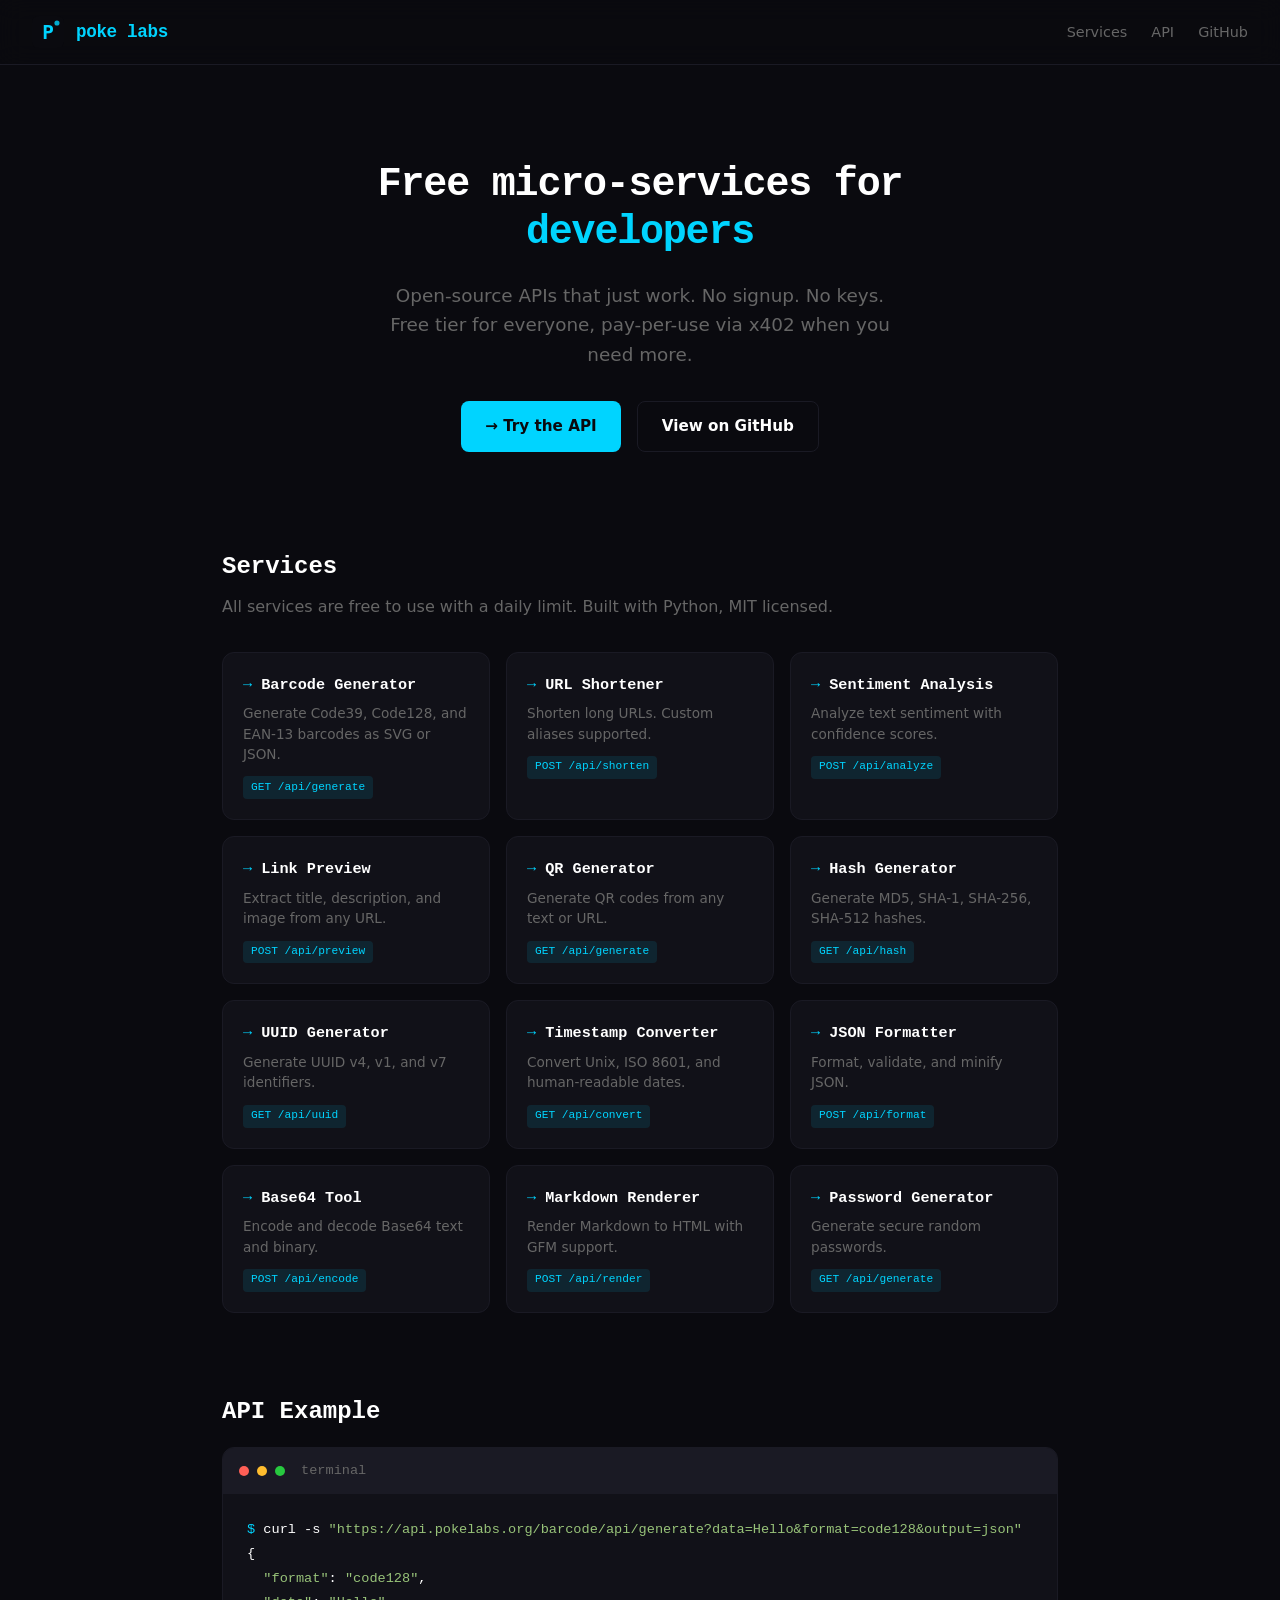
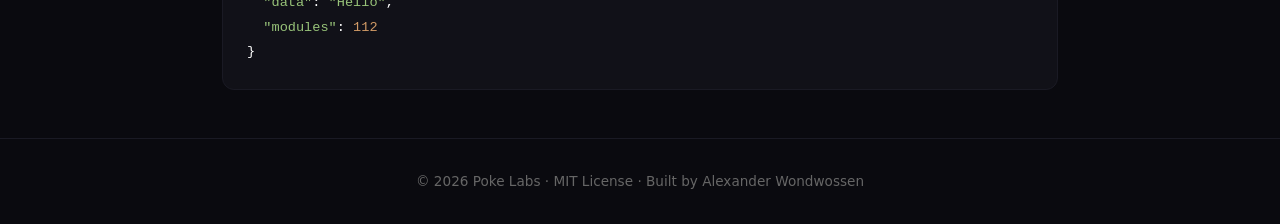
==== index.html @ 86e2a3b3 "feat: add landing page for pokelabs.org Full responsive landing page with: - Hero section with CTA b" ====
<!DOCTYPE html>
<html lang="en">
<head>
<meta charset="UTF-8">
<meta name="viewport" content="width=device-width, initial-scale=1.0">
<title>Poke Labs — Open Micro-Services for Developers</title>
<meta name="description" content="Poke Labs builds free, open-source micro-services for developers. Barcode generation, URL shortening, sentiment analysis, and more.">
<meta property="og:title" content="Poke Labs">
<meta property="og:description" content="Free open-source micro-services for developers">
<meta property="og:image" content="og-banner.svg">
<link rel="icon" type="image/svg+xml" href="logo.svg">
<style>
:root{--primary:#00d4ff;--bg:#0a0a0f;--surface:#111118;--text:#fff;--muted:#666;--border:#1a1a24;--glow:rgba(0,212,255,.15)}
*{margin:0;padding:0;box-sizing:border-box}
body{font-family:-apple-system,BlinkMacSystemFont,'Segoe UI',system-ui,sans-serif;background:var(--bg);color:var(--text);line-height:1.6;-webkit-font-smoothing:antialiased}
a{color:var(--primary);text-decoration:none}
a:hover{text-decoration:underline}
header{border-bottom:1px solid var(--border);padding:1rem 2rem;display:flex;align-items:center;justify-content:space-between;position:sticky;top:0;background:rgba(10,10,15,.9);backdrop-filter:blur(12px);z-index:100}
.logo{display:flex;align-items:center;gap:.75rem}
.logo img{width:32px;height:32px}
.logo span{font-family:'JetBrains Mono','Fira Code',monospace;font-weight:700;font-size:1.1rem;letter-spacing:-.02em}
.logo span em{font-style:normal;color:var(--primary)}
nav a{margin-left:1.5rem;font-size:.9rem;color:var(--muted)}
nav a:hover{color:var(--text);text-decoration:none}
.hero{text-align:center;padding:6rem 2rem 4rem;max-width:700px;margin:0 auto}
.hero h1{font-family:'JetBrains Mono','Fira Code',monospace;font-size:2.5rem;font-weight:800;line-height:1.2;margin-bottom:1.5rem;letter-spacing:-.03em}
.hero h1 em{font-style:normal;color:var(--primary)}
.hero p{font-size:1.15rem;color:var(--muted);margin-bottom:2rem;max-width:500px;margin-left:auto;margin-right:auto}
.cta{display:flex;gap:1rem;justify-content:center;flex-wrap:wrap}
.btn{display:inline-flex;align-items:center;gap:.5rem;padding:.75rem 1.5rem;border-radius:8px;font-weight:600;font-size:.95rem;transition:all .2s;cursor:pointer}
.btn-primary{background:var(--primary);color:var(--bg);border:none}
.btn-primary:hover{background:#33ddff;text-decoration:none;transform:translateY(-1px)}
.btn-ghost{background:transparent;color:var(--text);border:1px solid var(--border)}
.btn-ghost:hover{border-color:var(--primary);text-decoration:none}
.services{max-width:900px;margin:0 auto;padding:2rem}
.services h2{font-family:'JetBrains Mono',monospace;font-size:1.5rem;margin-bottom:.5rem}
.services>p{color:var(--muted);margin-bottom:2rem}
.grid{display:grid;grid-template-columns:repeat(auto-fill,minmax(260px,1fr));gap:1rem}
.card{background:var(--surface);border:1px solid var(--border);border-radius:12px;padding:1.25rem;transition:all .2s}
.card:hover{border-color:var(--primary);box-shadow:0 0 30px var(--glow);transform:translateY(-2px)}
.card h3{font-family:'JetBrains Mono',monospace;font-size:.95rem;margin-bottom:.4rem}
.card h3 span{color:var(--primary)}
.card p{font-size:.85rem;color:var(--muted);line-height:1.5}
.card .method{display:inline-block;font-family:'JetBrains Mono',monospace;font-size:.7rem;background:rgba(0,212,255,.1);color:var(--primary);padding:.15rem .5rem;border-radius:4px;margin-top:.75rem}
.demo{max-width:900px;margin:0 auto;padding:3rem 2rem}
.demo h2{font-family:'JetBrains Mono',monospace;font-size:1.5rem;margin-bottom:1rem}
.demo-box{background:var(--surface);border:1px solid var(--border);border-radius:12px;overflow:hidden}
.demo-bar{background:var(--border);padding:.75rem 1rem;font-family:'JetBrains Mono',monospace;font-size:.85rem;display:flex;align-items:center;gap:.5rem}
.dot{width:10px;height:10px;border-radius:50%}
.red{background:#ff5f56}.yellow{background:#ffbd2e}.green{background:#27c93f}
.demo-body{padding:1.5rem}
.demo-body pre{font-family:'JetBrains Mono',monospace;font-size:.85rem;line-height:1.8;overflow-x:auto}
.kwd{color:var(--primary)}.str{color:#98c379}.num{color:#d19a66}
footer{border-top:1px solid var(--border);padding:2rem;text-align:center;color:var(--muted);font-size:.85rem}
footer a{color:var(--muted)}
footer a:hover{color:var(--primary)}
@media(max-width:600px){.hero h1{font-size:1.75rem}.hero{padding:3rem 1.5rem 2rem}header{padding:.75rem 1rem}nav a{margin-left:1rem;font-size:.8rem}}
</style>
</head>
<body>
<header>
  <a href="/" class="logo"><img src="logo.svg" alt=""><span>poke <em>labs</em></span></a>
  <nav><a href="#services">Services</a><a href="#api">API</a><a href="https://github.com/pokelabshq">GitHub</a></nav>
</header>
<section class="hero">
  <h1>Free micro-services for <em>developers</em></h1>
  <p>Open-source APIs that just work. No signup. No keys. Free tier for everyone, pay-per-use via x402 when you need more.</p>
  <div class="cta">
    <a href="#api" class="btn btn-primary">→ Try the API</a>
    <a href="https://github.com/pokelabshq/council" class="btn btn-ghost">View on GitHub</a>
  </div>
</section>
<section id="services" class="services">
  <h2>Services</h2>
  <p>All services are free to use with a daily limit. Built with Python, MIT licensed.</p>
  <div class="grid">
    <div class="card"><h3><span>→</span> Barcode Generator</h3><p>Generate Code39, Code128, and EAN-13 barcodes as SVG or JSON.</p><span class="method">GET /api/generate</span></div>
    <div class="card"><h3><span>→</span> URL Shortener</h3><p>Shorten long URLs. Custom aliases supported.</p><span class="method">POST /api/shorten</span></div>
    <div class="card"><h3><span>→</span> Sentiment Analysis</h3><p>Analyze text sentiment with confidence scores.</p><span class="method">POST /api/analyze</span></div>
    <div class="card"><h3><span>→</span> Link Preview</h3><p>Extract title, description, and image from any URL.</p><span class="method">POST /api/preview</span></div>
    <div class="card"><h3><span>→</span> QR Generator</h3><p>Generate QR codes from any text or URL.</p><span class="method">GET /api/generate</span></div>
    <div class="card"><h3><span>→</span> Hash Generator</h3><p>Generate MD5, SHA-1, SHA-256, SHA-512 hashes.</p><span class="method">GET /api/hash</span></div>
    <div class="card"><h3><span>→</span> UUID Generator</h3><p>Generate UUID v4, v1, and v7 identifiers.</p><span class="method">GET /api/uuid</span></div>
    <div class="card"><h3><span>→</span> Timestamp Converter</h3><p>Convert Unix, ISO 8601, and human-readable dates.</p><span class="method">GET /api/convert</span></div>
    <div class="card"><h3><span>→</span> JSON Formatter</h3><p>Format, validate, and minify JSON.</p><span class="method">POST /api/format</span></div>
    <div class="card"><h3><span>→</span> Base64 Tool</h3><p>Encode and decode Base64 text and binary.</p><span class="method">POST /api/encode</span></div>
    <div class="card"><h3><span>→</span> Markdown Renderer</h3><p>Render Markdown to HTML with GFM support.</p><span class="method">POST /api/render</span></div>
    <div class="card"><h3><span>→</span> Password Generator</h3><p>Generate secure random passwords.</p><span class="method">GET /api/generate</span></div>
  </div>
</section>
<section id="api" class="demo">
  <h2>API Example</h2>
  <div class="demo-box">
    <div class="demo-bar"><span class="dot red"></span><span class="dot yellow"></span><span class="dot green"></span><span style="margin-left:.5rem;color:var(--muted)">terminal</span></div>
    <div class="demo-body"><pre><span class="kwd">$</span> curl -s <span class="str">"https://api.pokelabs.org/barcode/api/generate?data=Hello&format=code128&output=json"</span> | jq .
{
  <span class="str">"format"</span>: <span class="str">"code128"</span>,
  <span class="str">"data"</span>: <span class="str">"Hello"</span>,
  <span class="str">"modules"</span>: <span class="num">112</span>
}</pre></div>
  </div>
</section>
<footer>
  <p>© 2026 <a href="/">Poke Labs</a> · MIT License · Built by <a href="https://github.com/TheAlxLabs">Alexander Wondwossen</a></p>
</footer>
</body>
</html>
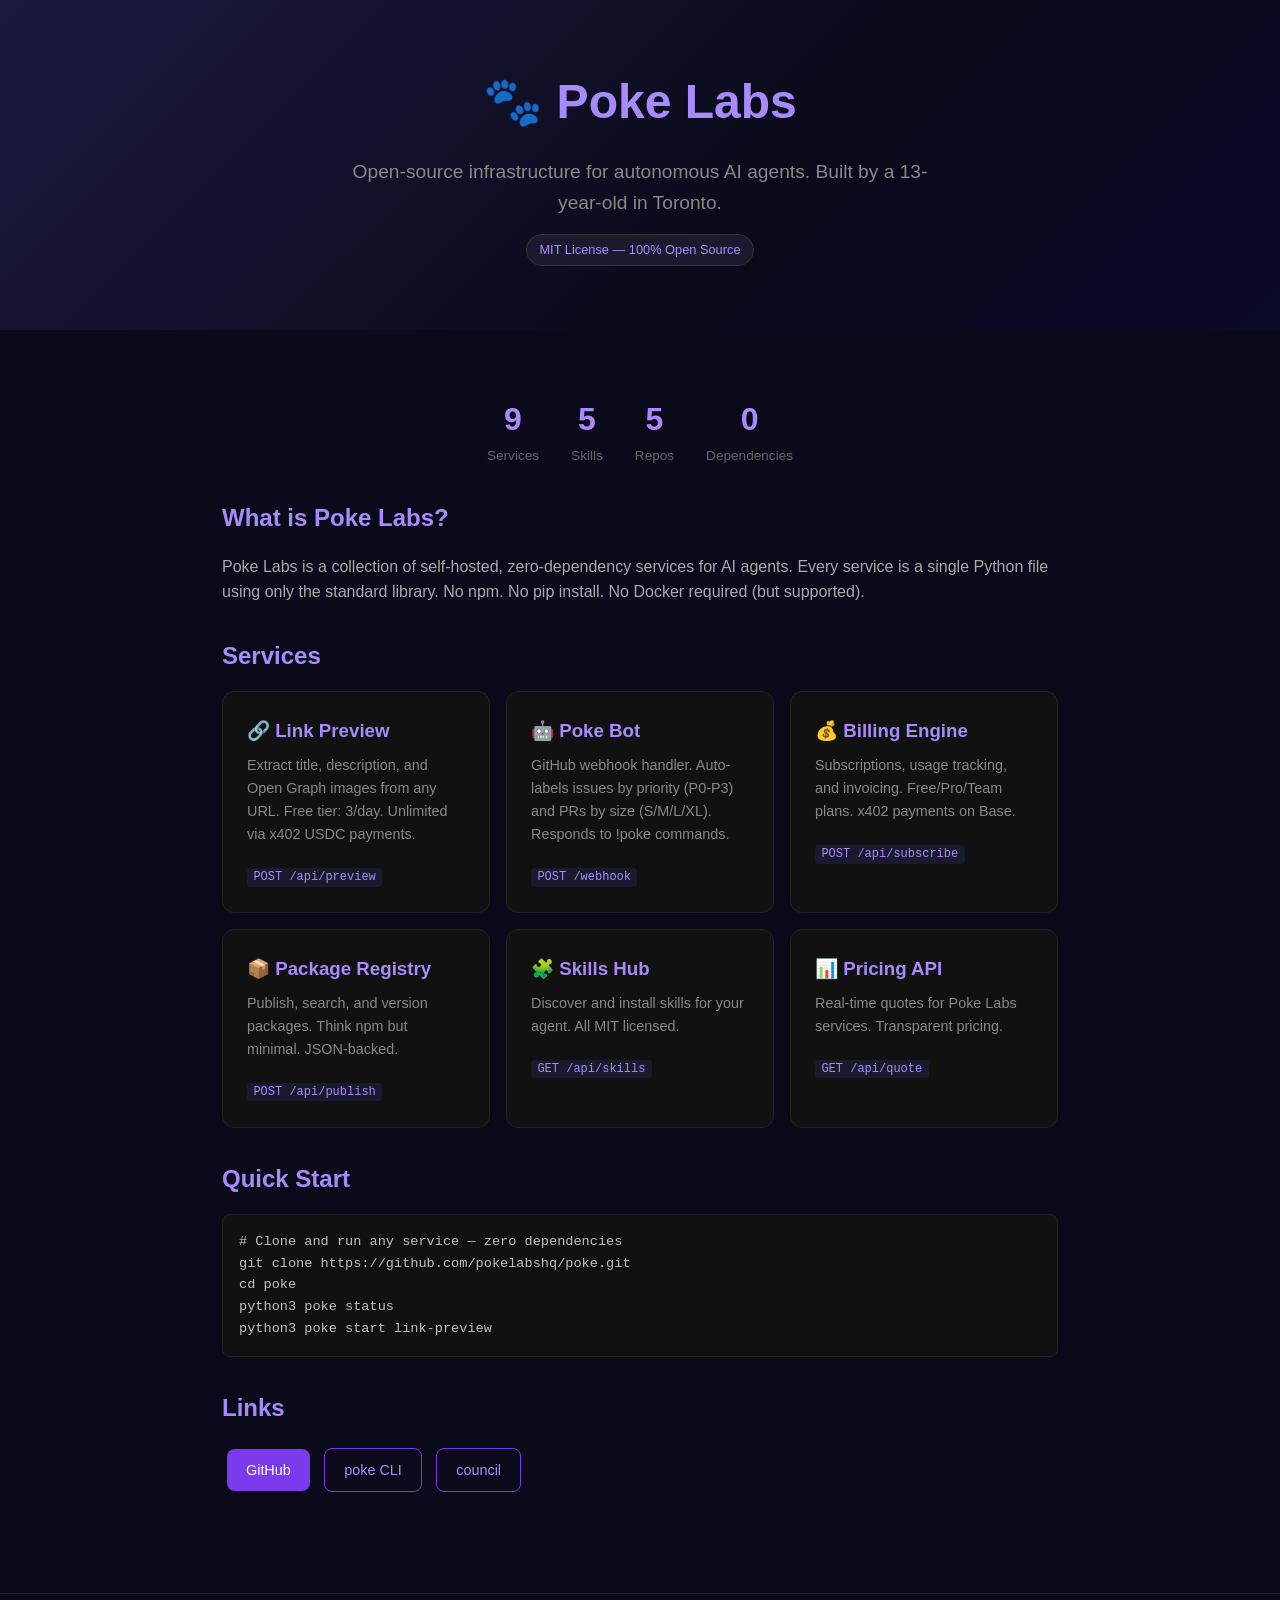
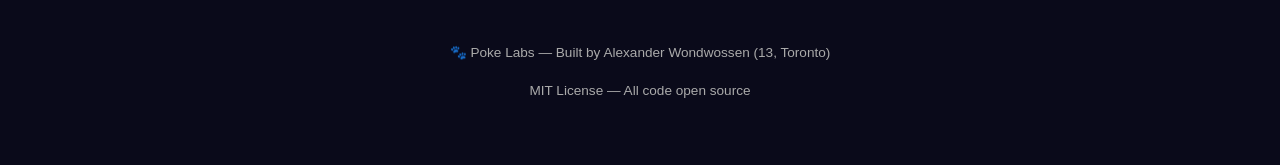
==== commit bc6dc0b1: "feat: add landing page to brand repo for GitHub Pages" ====
--- a/index.html
+++ b/index.html
@@ -3,105 +3,73 @@
 <head>
 <meta charset="UTF-8">
 <meta name="viewport" content="width=device-width, initial-scale=1.0">
-<title>Poke Labs — Open Micro-Services for Developers</title>
-<meta name="description" content="Poke Labs builds free, open-source micro-services for developers. Barcode generation, URL shortening, sentiment analysis, and more.">
-<meta property="og:title" content="Poke Labs">
-<meta property="og:description" content="Free open-source micro-services for developers">
-<meta property="og:image" content="og-banner.svg">
-<link rel="icon" type="image/svg+xml" href="logo.svg">
+<title>Poke Labs — AI Agent Infrastructure</title>
 <style>
-:root{--primary:#00d4ff;--bg:#0a0a0f;--surface:#111118;--text:#fff;--muted:#666;--border:#1a1a24;--glow:rgba(0,212,255,.15)}
-*{margin:0;padding:0;box-sizing:border-box}
-body{font-family:-apple-system,BlinkMacSystemFont,'Segoe UI',system-ui,sans-serif;background:var(--bg);color:var(--text);line-height:1.6;-webkit-font-smoothing:antialiased}
-a{color:var(--primary);text-decoration:none}
-a:hover{text-decoration:underline}
-header{border-bottom:1px solid var(--border);padding:1rem 2rem;display:flex;align-items:center;justify-content:space-between;position:sticky;top:0;background:rgba(10,10,15,.9);backdrop-filter:blur(12px);z-index:100}
-.logo{display:flex;align-items:center;gap:.75rem}
-.logo img{width:32px;height:32px}
-.logo span{font-family:'JetBrains Mono','Fira Code',monospace;font-weight:700;font-size:1.1rem;letter-spacing:-.02em}
-.logo span em{font-style:normal;color:var(--primary)}
-nav a{margin-left:1.5rem;font-size:.9rem;color:var(--muted)}
-nav a:hover{color:var(--text);text-decoration:none}
-.hero{text-align:center;padding:6rem 2rem 4rem;max-width:700px;margin:0 auto}
-.hero h1{font-family:'JetBrains Mono','Fira Code',monospace;font-size:2.5rem;font-weight:800;line-height:1.2;margin-bottom:1.5rem;letter-spacing:-.03em}
-.hero h1 em{font-style:normal;color:var(--primary)}
-.hero p{font-size:1.15rem;color:var(--muted);margin-bottom:2rem;max-width:500px;margin-left:auto;margin-right:auto}
-.cta{display:flex;gap:1rem;justify-content:center;flex-wrap:wrap}
-.btn{display:inline-flex;align-items:center;gap:.5rem;padding:.75rem 1.5rem;border-radius:8px;font-weight:600;font-size:.95rem;transition:all .2s;cursor:pointer}
-.btn-primary{background:var(--primary);color:var(--bg);border:none}
-.btn-primary:hover{background:#33ddff;text-decoration:none;transform:translateY(-1px)}
-.btn-ghost{background:transparent;color:var(--text);border:1px solid var(--border)}
-.btn-ghost:hover{border-color:var(--primary);text-decoration:none}
-.services{max-width:900px;margin:0 auto;padding:2rem}
-.services h2{font-family:'JetBrains Mono',monospace;font-size:1.5rem;margin-bottom:.5rem}
-.services>p{color:var(--muted);margin-bottom:2rem}
-.grid{display:grid;grid-template-columns:repeat(auto-fill,minmax(260px,1fr));gap:1rem}
-.card{background:var(--surface);border:1px solid var(--border);border-radius:12px;padding:1.25rem;transition:all .2s}
-.card:hover{border-color:var(--primary);box-shadow:0 0 30px var(--glow);transform:translateY(-2px)}
-.card h3{font-family:'JetBrains Mono',monospace;font-size:.95rem;margin-bottom:.4rem}
-.card h3 span{color:var(--primary)}
-.card p{font-size:.85rem;color:var(--muted);line-height:1.5}
-.card .method{display:inline-block;font-family:'JetBrains Mono',monospace;font-size:.7rem;background:rgba(0,212,255,.1);color:var(--primary);padding:.15rem .5rem;border-radius:4px;margin-top:.75rem}
-.demo{max-width:900px;margin:0 auto;padding:3rem 2rem}
-.demo h2{font-family:'JetBrains Mono',monospace;font-size:1.5rem;margin-bottom:1rem}
-.demo-box{background:var(--surface);border:1px solid var(--border);border-radius:12px;overflow:hidden}
-.demo-bar{background:var(--border);padding:.75rem 1rem;font-family:'JetBrains Mono',monospace;font-size:.85rem;display:flex;align-items:center;gap:.5rem}
-.dot{width:10px;height:10px;border-radius:50%}
-.red{background:#ff5f56}.yellow{background:#ffbd2e}.green{background:#27c93f}
-.demo-body{padding:1.5rem}
-.demo-body pre{font-family:'JetBrains Mono',monospace;font-size:.85rem;line-height:1.8;overflow-x:auto}
-.kwd{color:var(--primary)}.str{color:#98c379}.num{color:#d19a66}
-footer{border-top:1px solid var(--border);padding:2rem;text-align:center;color:var(--muted);font-size:.85rem}
-footer a{color:var(--muted)}
-footer a:hover{color:var(--primary)}
-@media(max-width:600px){.hero h1{font-size:1.75rem}.hero{padding:3rem 1.5rem 2rem}header{padding:.75rem 1rem}nav a{margin-left:1rem;font-size:.8rem}}
+*{box-sizing:border-box;margin:0;padding:0}
+body{font-family:-apple-system,BlinkMacSystemFont,'Segoe UI',Roboto,sans-serif;background:#0a0a1a;color:#e0e0e0;line-height:1.6}
+.hero{background:linear-gradient(135deg,#1a1a3e 0%,#0a0a1a 60%,#0a0a2a 100%);padding:4rem 2rem;text-align:center}
+.hero h1{font-size:3rem;color:#a78bfa;margin-bottom:1rem}
+.hero p{font-size:1.2rem;color:#888;max-width:600px;margin:0 auto}
+.hero .badge{display:inline-block;background:#1a1a2e;border:1px solid #333;padding:.3rem .8rem;border-radius:20px;font-size:.8rem;color:#a78bfa;margin-top:1rem}
+.container{max-width:900px;margin:0 auto;padding:2rem}
+h2{color:#a78bfa;margin:2rem 0 1rem;font-size:1.5rem}
+p{color:#aaa;margin-bottom:1rem}
+.grid{display:grid;grid-template-columns:repeat(auto-fit,minmax(250px,1fr));gap:1rem;margin:1rem 0}
+.card{background:#111;border:1px solid #222;border-radius:12px;padding:1.5rem}
+.card h3{color:#a78bfa;margin-bottom:.5rem}
+.card p{color:#888;font-size:.9rem}
+.card code{font-size:.75rem;background:#1a1a2e;padding:.15rem .4rem;border-radius:4px;color:#a78bfa}
+.btn{display:inline-block;background:#7c3aed;color:#fff;padding:.6rem 1.2rem;border-radius:8px;text-decoration:none;font-size:.9rem;margin:.3rem}
+.btn:hover{background:#6d28d9}
+.btn-outline{background:transparent;border:1px solid #7c3aed;color:#a78bfa}
+.stats{display:flex;gap:2rem;justify-content:center;flex-wrap:wrap;margin:2rem 0}
+.stat{text-align:center}
+.stat .num{font-size:2rem;color:#a78bfa;font-weight:bold}
+.stat .label{color:#666;font-size:.85rem}
+pre{background:#111;border:1px solid #222;border-radius:8px;padding:1rem;overflow:auto;font-size:.85rem;color:#c0c0c0}
+.footer{text-align:center;padding:3rem 1rem;color:#444;font-size:.85rem;border-top:1px solid #222;margin-top:3rem}
 </style>
 </head>
 <body>
-<header>
-  <a href="/" class="logo"><img src="logo.svg" alt=""><span>poke <em>labs</em></span></a>
-  <nav><a href="#services">Services</a><a href="#api">API</a><a href="https://github.com/pokelabshq">GitHub</a></nav>
-</header>
-<section class="hero">
-  <h1>Free micro-services for <em>developers</em></h1>
-  <p>Open-source APIs that just work. No signup. No keys. Free tier for everyone, pay-per-use via x402 when you need more.</p>
-  <div class="cta">
-    <a href="#api" class="btn btn-primary">→ Try the API</a>
-    <a href="https://github.com/pokelabshq/council" class="btn btn-ghost">View on GitHub</a>
-  </div>
-</section>
-<section id="services" class="services">
-  <h2>Services</h2>
-  <p>All services are free to use with a daily limit. Built with Python, MIT licensed.</p>
-  <div class="grid">
-    <div class="card"><h3><span>→</span> Barcode Generator</h3><p>Generate Code39, Code128, and EAN-13 barcodes as SVG or JSON.</p><span class="method">GET /api/generate</span></div>
-    <div class="card"><h3><span>→</span> URL Shortener</h3><p>Shorten long URLs. Custom aliases supported.</p><span class="method">POST /api/shorten</span></div>
-    <div class="card"><h3><span>→</span> Sentiment Analysis</h3><p>Analyze text sentiment with confidence scores.</p><span class="method">POST /api/analyze</span></div>
-    <div class="card"><h3><span>→</span> Link Preview</h3><p>Extract title, description, and image from any URL.</p><span class="method">POST /api/preview</span></div>
-    <div class="card"><h3><span>→</span> QR Generator</h3><p>Generate QR codes from any text or URL.</p><span class="method">GET /api/generate</span></div>
-    <div class="card"><h3><span>→</span> Hash Generator</h3><p>Generate MD5, SHA-1, SHA-256, SHA-512 hashes.</p><span class="method">GET /api/hash</span></div>
-    <div class="card"><h3><span>→</span> UUID Generator</h3><p>Generate UUID v4, v1, and v7 identifiers.</p><span class="method">GET /api/uuid</span></div>
-    <div class="card"><h3><span>→</span> Timestamp Converter</h3><p>Convert Unix, ISO 8601, and human-readable dates.</p><span class="method">GET /api/convert</span></div>
-    <div class="card"><h3><span>→</span> JSON Formatter</h3><p>Format, validate, and minify JSON.</p><span class="method">POST /api/format</span></div>
-    <div class="card"><h3><span>→</span> Base64 Tool</h3><p>Encode and decode Base64 text and binary.</p><span class="method">POST /api/encode</span></div>
-    <div class="card"><h3><span>→</span> Markdown Renderer</h3><p>Render Markdown to HTML with GFM support.</p><span class="method">POST /api/render</span></div>
-    <div class="card"><h3><span>→</span> Password Generator</h3><p>Generate secure random passwords.</p><span class="method">GET /api/generate</span></div>
-  </div>
-</section>
-<section id="api" class="demo">
-  <h2>API Example</h2>
-  <div class="demo-box">
-    <div class="demo-bar"><span class="dot red"></span><span class="dot yellow"></span><span class="dot green"></span><span style="margin-left:.5rem;color:var(--muted)">terminal</span></div>
-    <div class="demo-body"><pre><span class="kwd">$</span> curl -s <span class="str">"https://api.pokelabs.org/barcode/api/generate?data=Hello&format=code128&output=json"</span> | jq .
-{
-  <span class="str">"format"</span>: <span class="str">"code128"</span>,
-  <span class="str">"data"</span>: <span class="str">"Hello"</span>,
-  <span class="str">"modules"</span>: <span class="num">112</span>
-}</pre></div>
-  </div>
-</section>
-<footer>
-  <p>© 2026 <a href="/">Poke Labs</a> · MIT License · Built by <a href="https://github.com/TheAlxLabs">Alexander Wondwossen</a></p>
-</footer>
+<div class="hero">
+<h1>🐾 Poke Labs</h1>
+<p>Open-source infrastructure for autonomous AI agents. Built by a 13-year-old in Toronto.</p>
+<div class="badge">MIT License — 100% Open Source</div>
+</div>
+<div class="container">
+<div class="stats">
+<div class="stat"><div class="num">9</div><div class="label">Services</div></div>
+<div class="stat"><div class="num">5</div><div class="label">Skills</div></div>
+<div class="stat"><div class="num">5</div><div class="label">Repos</div></div>
+<div class="stat"><div class="num">0</div><div class="label">Dependencies</div></div>
+</div>
+<h2>What is Poke Labs?</h2>
+<p>Poke Labs is a collection of self-hosted, zero-dependency services for AI agents. Every service is a single Python file using only the standard library. No npm. No pip install. No Docker required (but supported).</p>
+<h2>Services</h2>
+<div class="grid">
+<div class="card"><h3>🔗 Link Preview</h3><p>Extract title, description, and Open Graph images from any URL. Free tier: 3/day. Unlimited via x402 USDC payments.</p><code>POST /api/preview</code></div>
+<div class="card"><h3>🤖 Poke Bot</h3><p>GitHub webhook handler. Auto-labels issues by priority (P0-P3) and PRs by size (S/M/L/XL). Responds to !poke commands.</p><code>POST /webhook</code></div>
+<div class="card"><h3>💰 Billing Engine</h3><p>Subscriptions, usage tracking, and invoicing. Free/Pro/Team plans. x402 payments on Base.</p><code>POST /api/subscribe</code></div>
+<div class="card"><h3>📦 Package Registry</h3><p>Publish, search, and version packages. Think npm but minimal. JSON-backed.</p><code>POST /api/publish</code></div>
+<div class="card"><h3>🧩 Skills Hub</h3><p>Discover and install skills for your agent. All MIT licensed.</p><code>GET /api/skills</code></div>
+<div class="card"><h3>📊 Pricing API</h3><p>Real-time quotes for Poke Labs services. Transparent pricing.</p><code>GET /api/quote</code></div>
+</div>
+<h2>Quick Start</h2>
+<pre># Clone and run any service — zero dependencies
+git clone https://github.com/pokelabshq/poke.git
+cd poke
+python3 poke status
+python3 poke start link-preview</pre>
+<h2>Links</h2>
+<p>
+<a href="https://github.com/pokelabshq" class="btn">GitHub</a>
+<a href="https://github.com/pokelabshq/poke" class="btn btn-outline">poke CLI</a>
+<a href="https://github.com/pokelabshq/council" class="btn btn-outline">council</a>
+</p>
+</div>
+<div class="footer">
+<p>🐾 Poke Labs — Built by Alexander Wondwossen (13, Toronto)</p>
+<p>MIT License — All code open source</p>
+</div>
 </body>
 </html>
